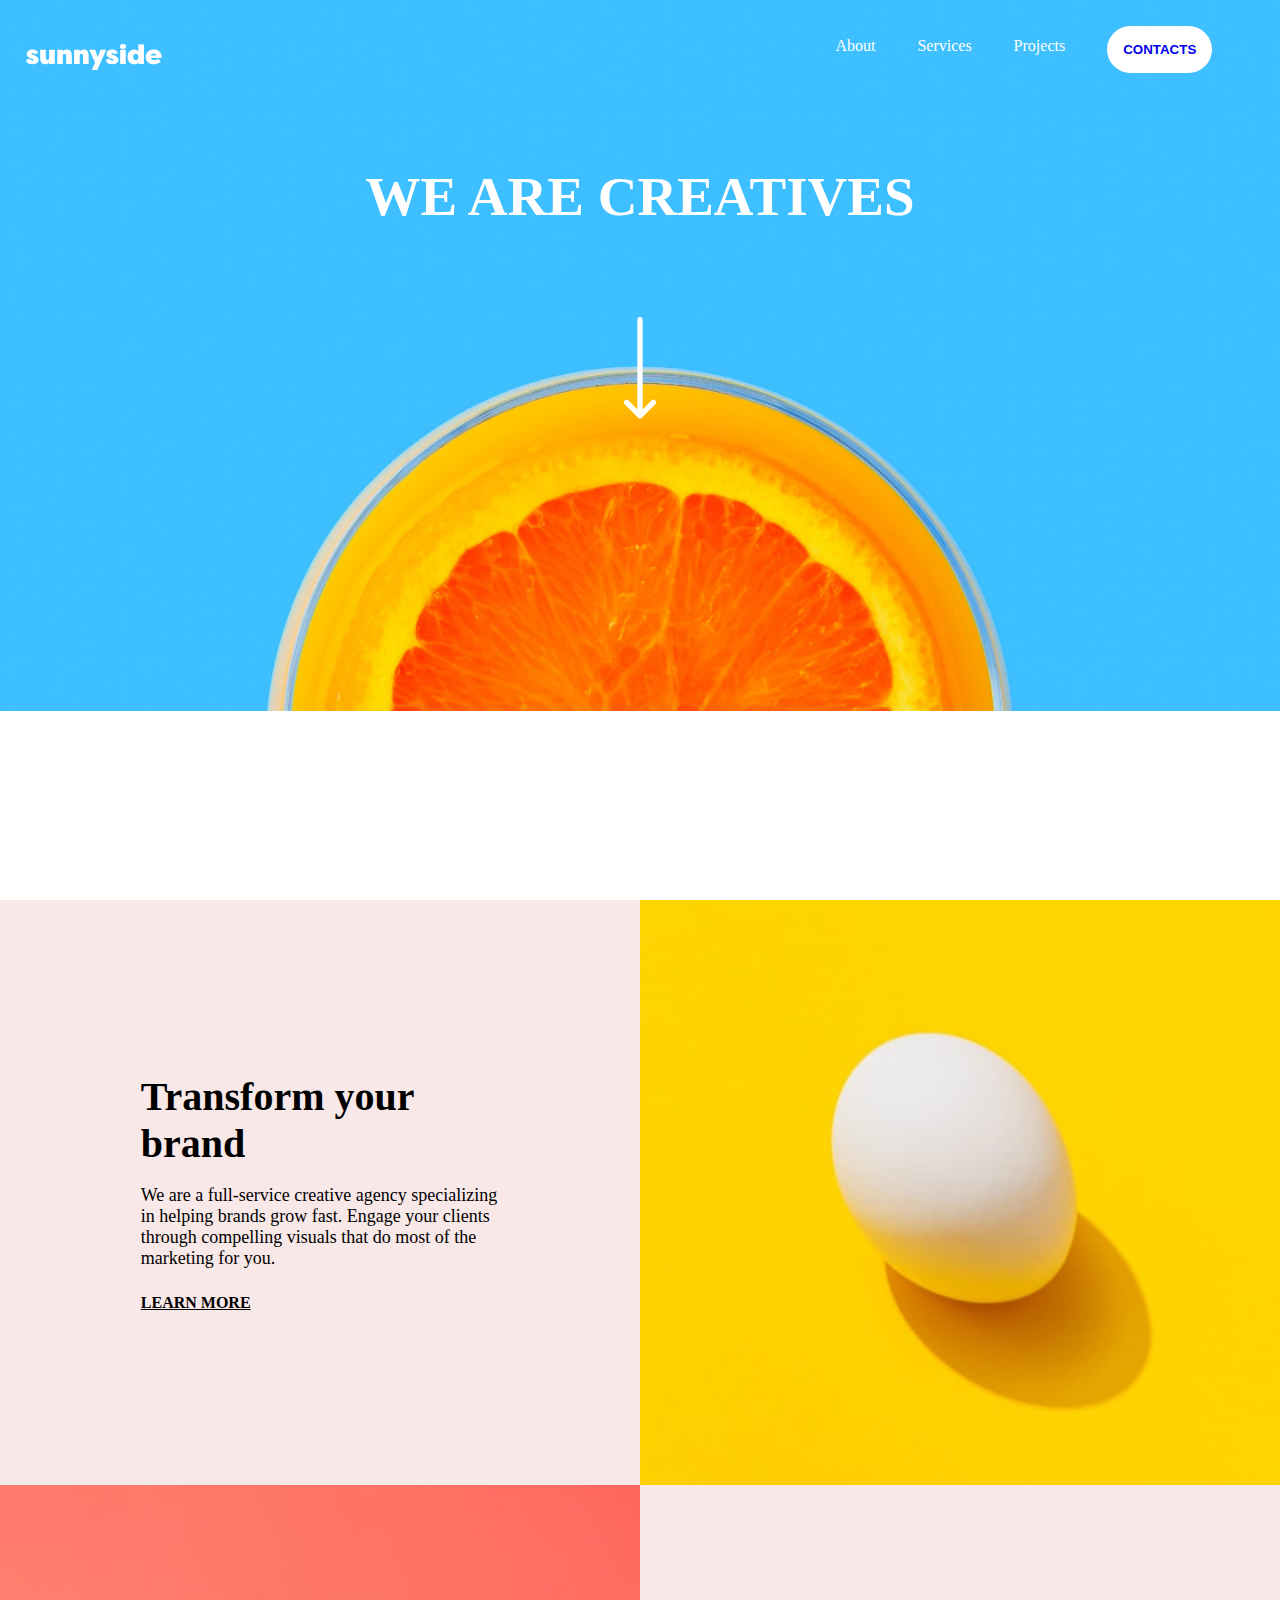
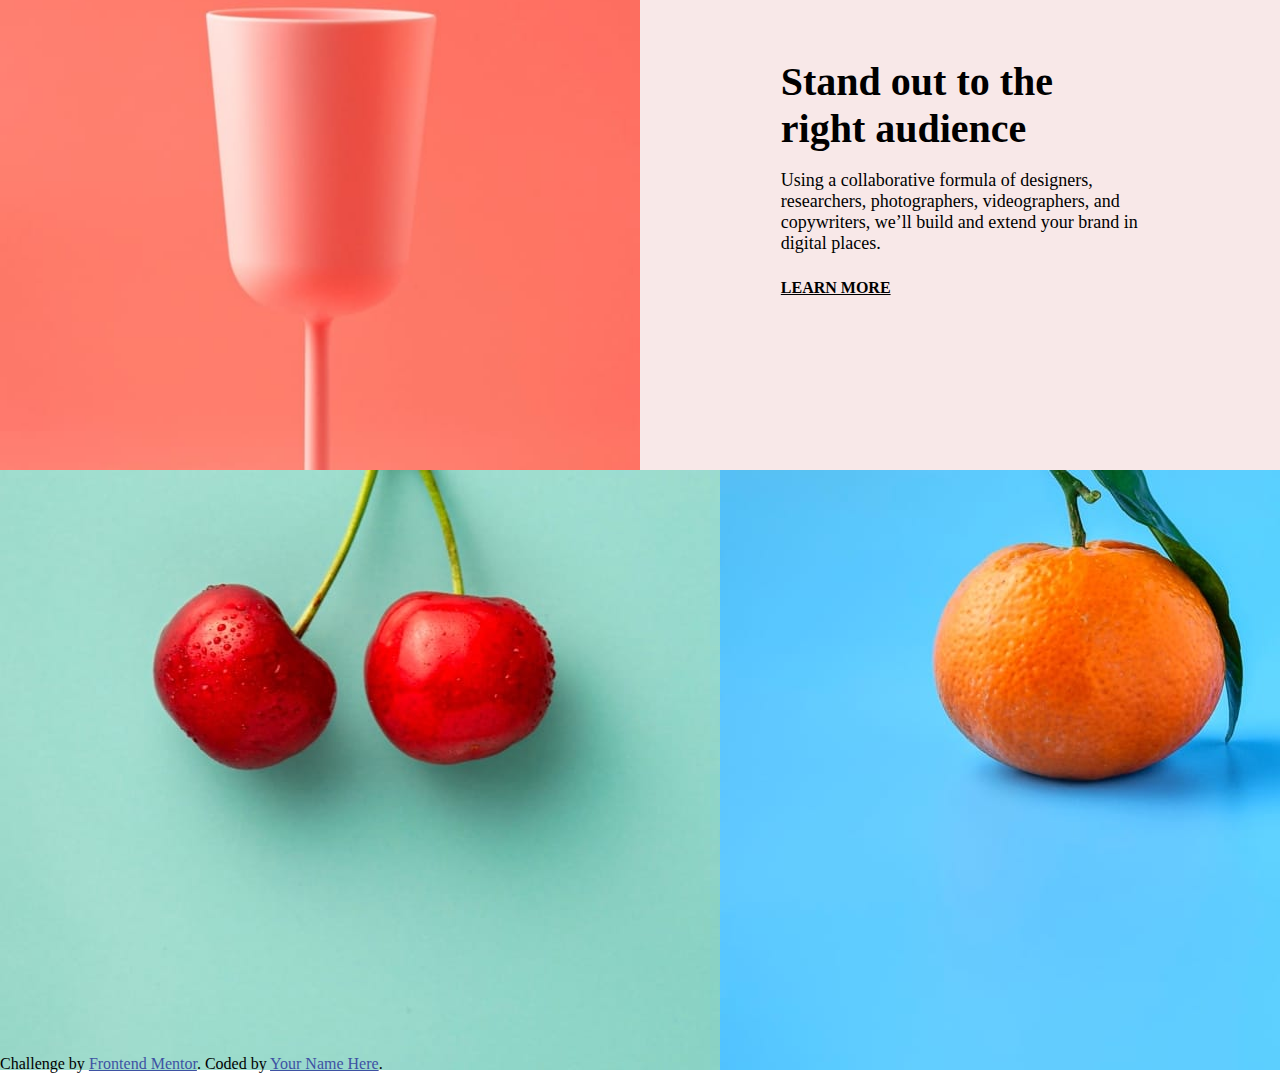
==== index1.html @ 564cbab5 "initial commit" ====
<!DOCTYPE html>
<html lang="en">
<head>
  <meta charset="UTF-8">
  <meta name="viewport" content="width=device-width, initial-scale=1.0">

  <link rel="stylesheet" href="style.css" >
  <link rel="icon" type="image/png" sizes="32x32" href="./images/favicon-32x32.png">
  
  <title>Frontend Mentor | Sunnyside agency landing page</title>

  
 
</head>
<body>
      
    <section class="top">

        <div class="menu">
            

            <div class="logo">
          <img src="images/logo.svg" alt="logo">
            </div>
            <div class="menu-buttons">
          <div class="mu"> <a href="#" >About</a></div>
          <div class="mu"> <a href="#" >Services</a></div>
          <div class="mu"> <a href="#" >Projects</a></div>
          <button class="border"> <a href="#" >CONTACTS</a></button>
            </div>
        </div>

        <div class="top-texts">
            <p> WE ARE CREATIVES</p>
          </div>
          
         <div  class="arrow"> <img src="images/icon-arrow-down.svg" alt=""> </div>
    </section>


    <section class="firstpart">
       <!-- <div class="container"> -->
            <div class="words">
              <h2>Transform your brand</h2>
              <p>We are a full-service creative agency specializing in helping brands grow fast. 
                Engage your clients through compelling visuals that do most of the marketing for you.
              </p>
              <u>LEARN MORE</u>
            </div>
            <div class="picture">
                <img src="images/desktop/image-transform.jpg" alt="">
            </div>
       <!-- </div> -->
    </section>



    <section class="firstpart">
      <!-- <div class="container"> -->
          
           <div class="picture">
               <img src="images/desktop/image-stand-out.jpg" alt="">
           </div>
           
           <div class="words">
            <h2> Stand out to the right audience</h2>
            <p>Using a collaborative formula of designers, researchers, photographers, videographers, and copywriters, we’ll build and extend your brand in digital places.
            </p>
            <u>LEARN MORE</u>
          </div>
      <!-- </div> -->
   </section>
    

   <section class="firstpart">
    <!-- <div class="container"> -->
        
         <div class="cherry">
      
             <img src="images/desktop/image-graphic-design.jpg" alt="">
         </div>
         
         <div class="orange">
         <img src="images/desktop/image-photography.jpg" alt="">
        </div>
    <!-- </div> -->
 </section>
  


  
   


  <div class="attribution">
    Challenge by <a href="https://www.frontendmentor.io?ref=challenge" target="_blank">Frontend Mentor</a>. 
    Coded by <a href="#">Your Name Here</a>.
  </div>
</body>
</html>
---- style.css ----
* {
  margin: 0;
  padding: 0;
  box-sizing: border-box;
}
body {
  width: 100%;
}
.top {
  background-image: url("images/desktop/image-header.jpg");
  background-size: 100%;
  background-repeat: no-repeat;
  display: flex;
  flex-direction: column;

  height: 100vh;
}
.top img {
  width: 100%;
}

.menu {
  width: 100%;
  /* background-color: yellow; */
  display: flex;
}
.logo {
  /* background-color: brown; */
  padding: 2%;
  width: 60%;
}
.logo img {
  width: 19%;
  margin-top: 2.5%;
}
.menu-buttons {
  display: flex;
  /* background-color: violet;  */
  padding: 2%;
  width: 40%;
  justify-content: space-evenly;
}
.menu-buttons a {
  text-decoration: none;
}
.mu a {
  color: white;
}
.mu {
  margin-top: 2.5%;
}
.top-texts {
  margin-top: 5.1%;
  text-align: center;
  font-size: 55px;
  font-weight: bolder;
  color: white;
}
.arrow {
  align-self: center;
  width: 2.5%;
  margin-top: 7%;
}
.border {
  background-color: white;
  border-radius: 25px;
  border-style: none;
  font-weight: bolder;
  padding: 3.5%;
  align-self: center;
}

.firstpart {
  height: 65vh;
  display: flex;
}
/* .container{
  width: 100%;
  display: flex;
} */

.words {
  background-color: hsl(0, 52%, 94%);
  width: 50%;
  display: flex;
  justify-content: center;
  /* align-content: center; */
  flex-direction: column;
  padding-inline: 11%;
}
.words h2 {
  font-size: 40px;
}
.words p {
  padding-top: 5%;
  padding-bottom: 7%;
  font-size: 18px;
}
.words u {
  font-weight: bold;
}

.picture {
  height: 100%;
  width: 50%;
  background-color: blueviolet;
  /* overflow: hidden; */
}
.picture img {
  width: 100%;
  height: 100%;
}

/* .cherry {
  background-image: url("images/desktop/image-graphic-design.jpg");
  background-size: 100%;
  background-repeat: no-repeat;
}
.orange {
  background-image: url("images/desktop/image-photography.jpg");
  /* background-size: 100%;
  background-repeat: no-repeat; */
 */

.attribution {
  font-size: 11px;
  text-align: center;
}
.attribution a {
  color: hsl(228, 45%, 44%);
}
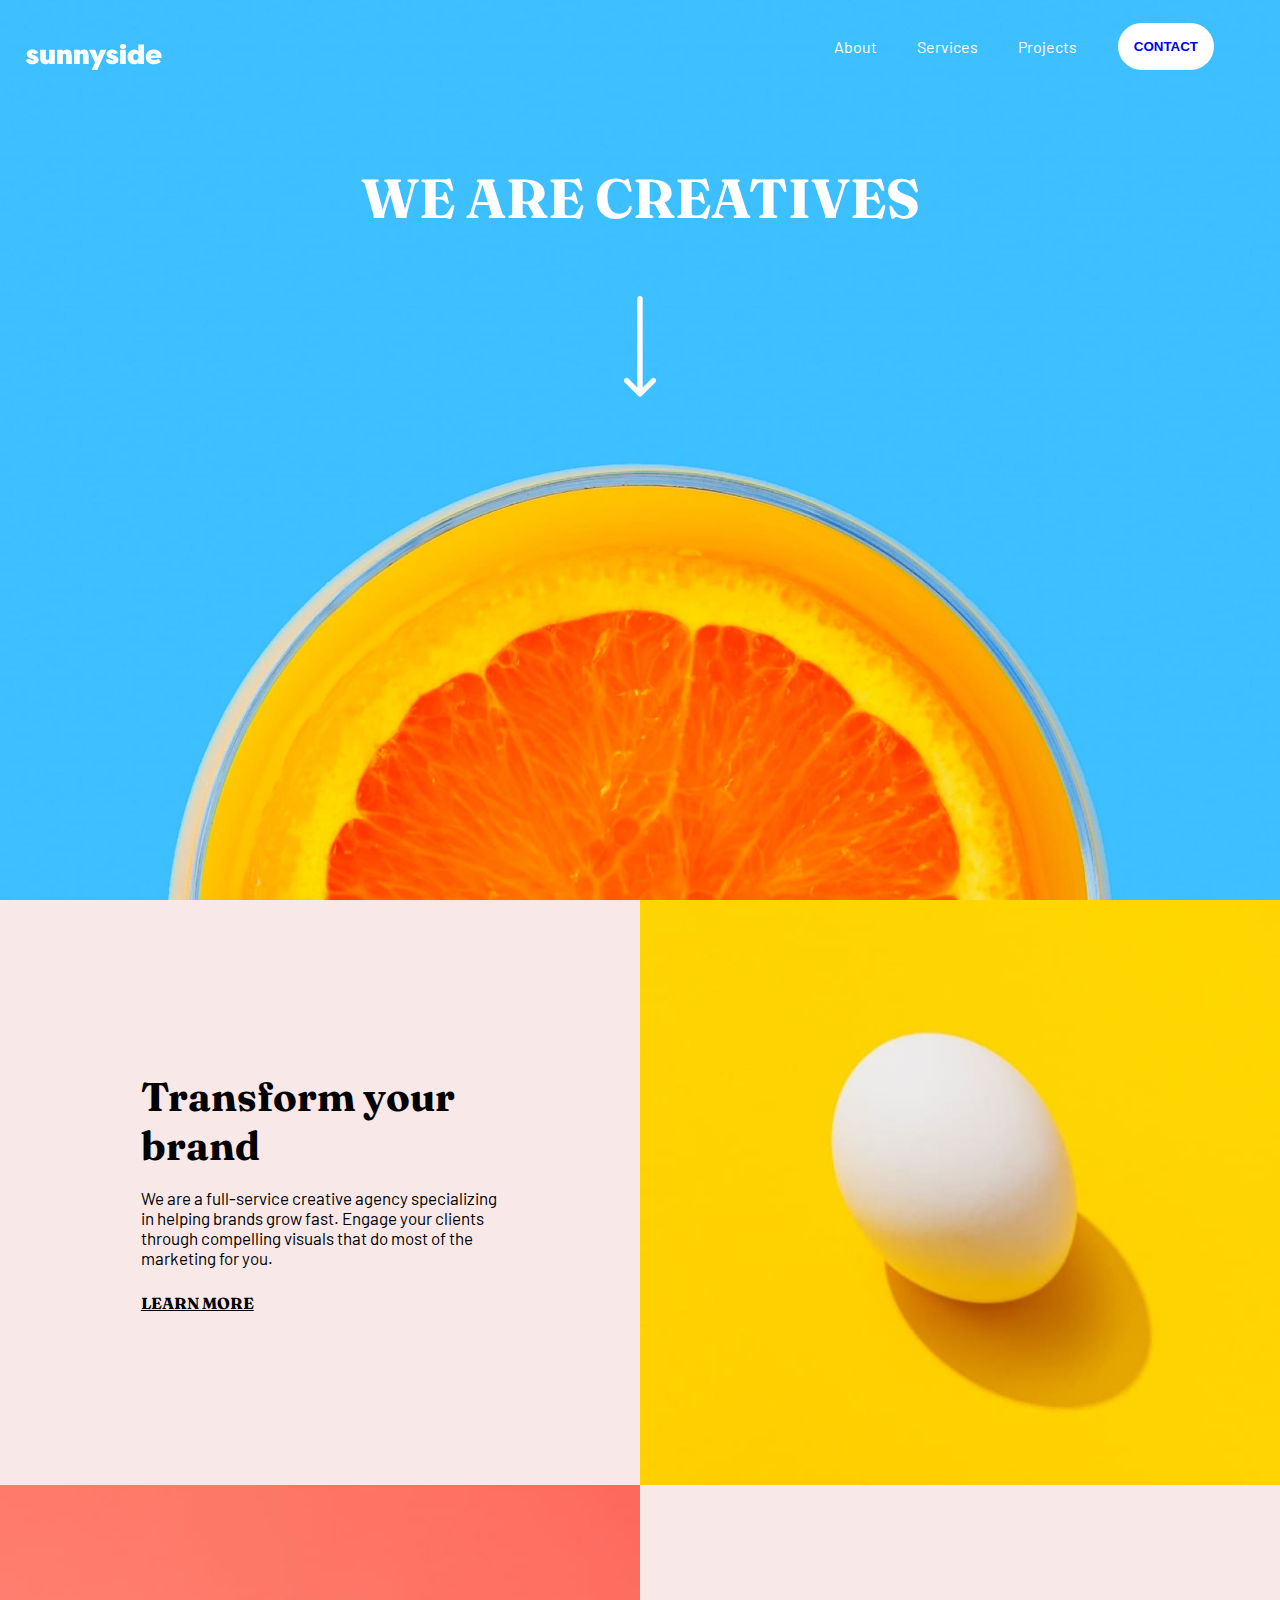
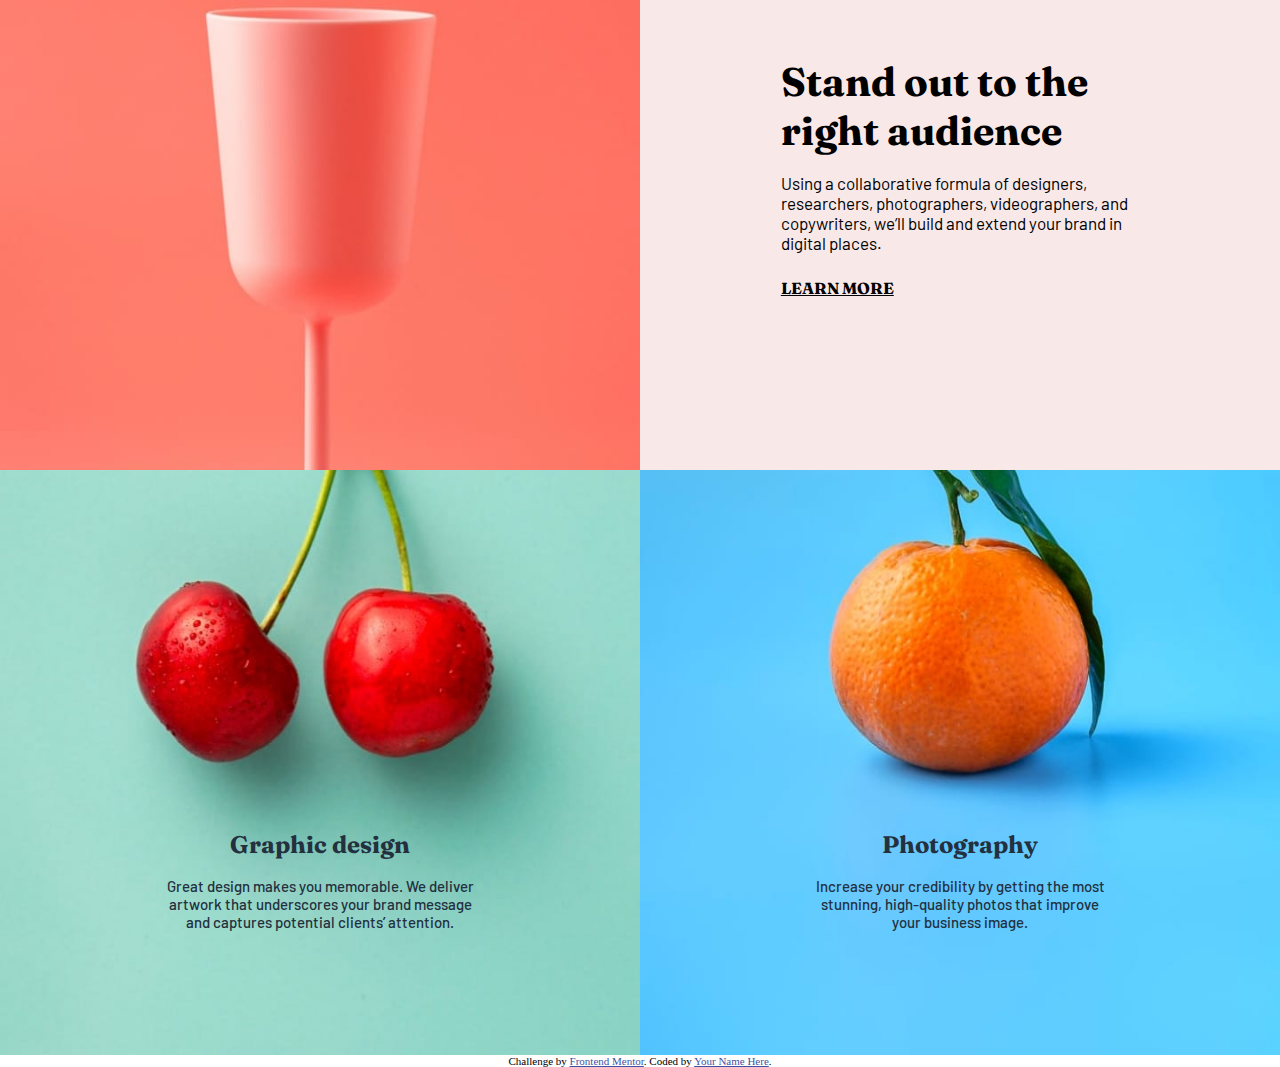
==== commit 98918f54: "added fonts and updadted site" ====
--- a/index1.html
+++ b/index1.html
@@ -3,6 +3,11 @@
 <head>
   <meta charset="UTF-8">
   <meta name="viewport" content="width=device-width, initial-scale=1.0">
+
+  <link rel="preconnect" href="https://fonts.googleapis.com">
+  <link rel="preconnect" href="https://fonts.gstatic.com" crossorigin>
+  
+  <link href="https://fonts.googleapis.com/css2?family=Barlow:ital,wght@0,100;0,200;0,300;0,400;0,500;0,700;0,900;1,100;1,200;1,300;1,400;1,700&display=swap" rel="stylesheet">
 
   <link rel="stylesheet" href="style.css" >
   <link rel="icon" type="image/png" sizes="32x32" href="./images/favicon-32x32.png">
@@ -26,7 +31,7 @@
           <div class="mu"> <a href="#" >About</a></div>
           <div class="mu"> <a href="#" >Services</a></div>
           <div class="mu"> <a href="#" >Projects</a></div>
-          <button class="border"> <a href="#" >CONTACTS</a></button>
+          <button class="border"> <a href="#" >CONTACT</a></button>
             </div>
         </div>
 
@@ -58,7 +63,7 @@
     <section class="firstpart">
       <!-- <div class="container"> -->
           
-           <div class="picture">
+           <div class="picture1">
                <img src="images/desktop/image-stand-out.jpg" alt="">
            </div>
            
@@ -73,17 +78,30 @@
     
 
    <section class="firstpart">
-    <!-- <div class="container"> -->
+   
         
          <div class="cherry">
       
              <img src="images/desktop/image-graphic-design.jpg" alt="">
+             
+             
+               <div class="ctext">
+                 <h4>Graphic design</h4>
+                 <p>Great design makes you memorable. We deliver artwork that underscores your brand message and captures potential clients’ attention.</p>
+               </div>
          </div>
+
+        
          
          <div class="orange">
          <img src="images/desktop/image-photography.jpg" alt="">
+
+         <div class="ctext">
+          <h4>Photography</h4>
+          <p>Increase your credibility by getting the most stunning, high-quality photos that improve your business image.</p>
         </div>
-    <!-- </div> -->
+        </div>
+ 
  </section>
   
 
--- a/style.css
+++ b/style.css
@@ -1,3 +1,4 @@
+@import url('https://fonts.googleapis.com/css2?family=Fraunces:ital,wght@0,100;0,200;0,300;0,400;0,500;0,800;1,100;1,200;1,300;1,400;1,500;1,800&display=swap');
 * {
   margin: 0;
   padding: 0;
@@ -8,10 +9,11 @@
 }
 .top {
   background-image: url("images/desktop/image-header.jpg");
-  background-size: 100%;
+  background-size: cover;
   background-repeat: no-repeat;
   display: flex;
   flex-direction: column;
+  background-position: center;
 
   height: 100vh;
 }
@@ -21,11 +23,10 @@
 
 .menu {
   width: 100%;
-  /* background-color: yellow; */
   display: flex;
+  font-family: 'Barlow', sans-serif;
 }
 .logo {
-  /* background-color: brown; */
   padding: 2%;
   width: 60%;
 }
@@ -35,7 +36,6 @@
 }
 .menu-buttons {
   display: flex;
-  /* background-color: violet;  */
   padding: 2%;
   width: 40%;
   justify-content: space-evenly;
@@ -55,19 +55,21 @@
   font-size: 55px;
   font-weight: bolder;
   color: white;
+  font-family: 'Fraunces', serif;
 }
 .arrow {
   align-self: center;
   width: 2.5%;
-  margin-top: 7%;
+  margin-top: 5%;
 }
 .border {
   background-color: white;
   border-radius: 25px;
   border-style: none;
-  font-weight: bolder;
+  font-weight: 900;
   padding: 3.5%;
   align-self: center;
+  margin-top: -1.2%;
 }
 
 .firstpart {
@@ -87,28 +89,91 @@
   /* align-content: center; */
   flex-direction: column;
   padding-inline: 11%;
+ 
 }
-.words h2 {
+.words h2  {
   font-size: 40px;
+  font-family: 'Fraunces', serif;
 }
 .words p {
   padding-top: 5%;
   padding-bottom: 7%;
-  font-size: 18px;
+  font-size: 17px;
+  font-family: 'Barlow', sans-serif;
 }
 .words u {
   font-weight: bold;
+  font-family: 'Fraunces', serif;
 }
 
 .picture {
   height: 100%;
   width: 50%;
-  background-color: blueviolet;
-  /* overflow: hidden; */
+  background-color: rgb(255, 214, 0);
+  /* justify-content: center; */
+  /* display: flex; */
+  
+}
+.picture1 {
+  height: 100%;
+  width: 50%;
+  background-color: rgb(254, 109, 98);
+  /* justify-content: center; */
+  /* display: flex; */
+  
 }
 .picture img {
+  /* width: 80%; */
   width: 100%;
   height: 100%;
+}
+
+.picture1 img {
+  /* width: 80%; */
+  width: 100%;
+  height: 100%;
+}
+
+
+.cherry{
+  /* background-color: rgb(158, 220, 205); */
+  height: 100%;
+  width: 50%;
+  /* display: flex; */
+  /* justify-content: center; */
+}
+.cherry img{
+  width: 100%;
+  /* width: 80%; */
+  height: 100%;
+}
+.orange{
+  width: 50%;
+}
+.orange img{
+  width: 100%;
+  height: 100%;
+}
+.ctext{
+  position: absolute;
+  width: 50%;
+  top: 270%;
+  display: flex;
+  flex-direction: column;
+  padding-inline: 13%;
+  text-align: center;
+  color: hsl(212, 27%, 19%);
+}
+.ctext h4{
+  padding-bottom: 6%;
+  font-size: 24px;
+  font-family: 'Fraunces', serif;
+ 
+}
+.ctext p{
+  font-family: 'Barlow', sans-serif;
+font-weight: 500;
+  font-size: 15px;
 }
 
 /* .cherry {
@@ -120,8 +185,6 @@
   background-image: url("images/desktop/image-photography.jpg");
   /* background-size: 100%;
   background-repeat: no-repeat; */
- */
-
 .attribution {
   font-size: 11px;
   text-align: center;
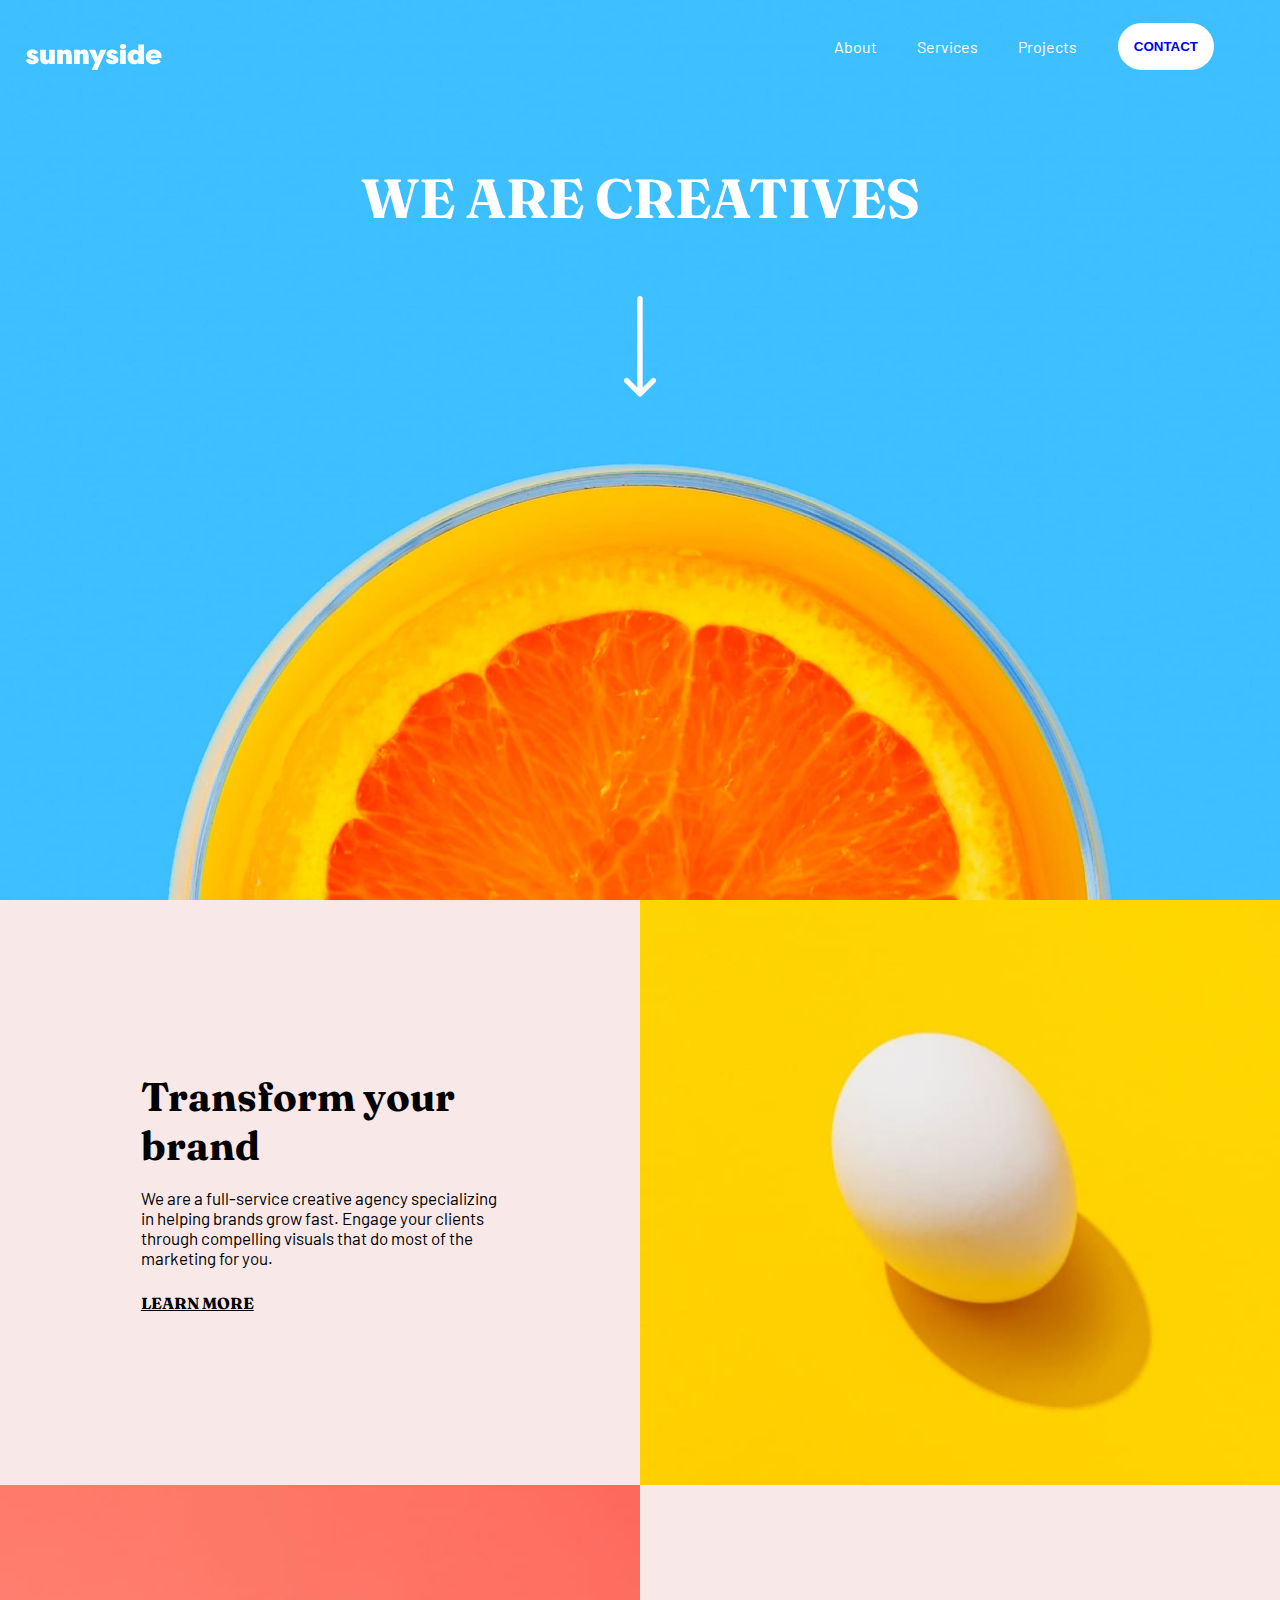
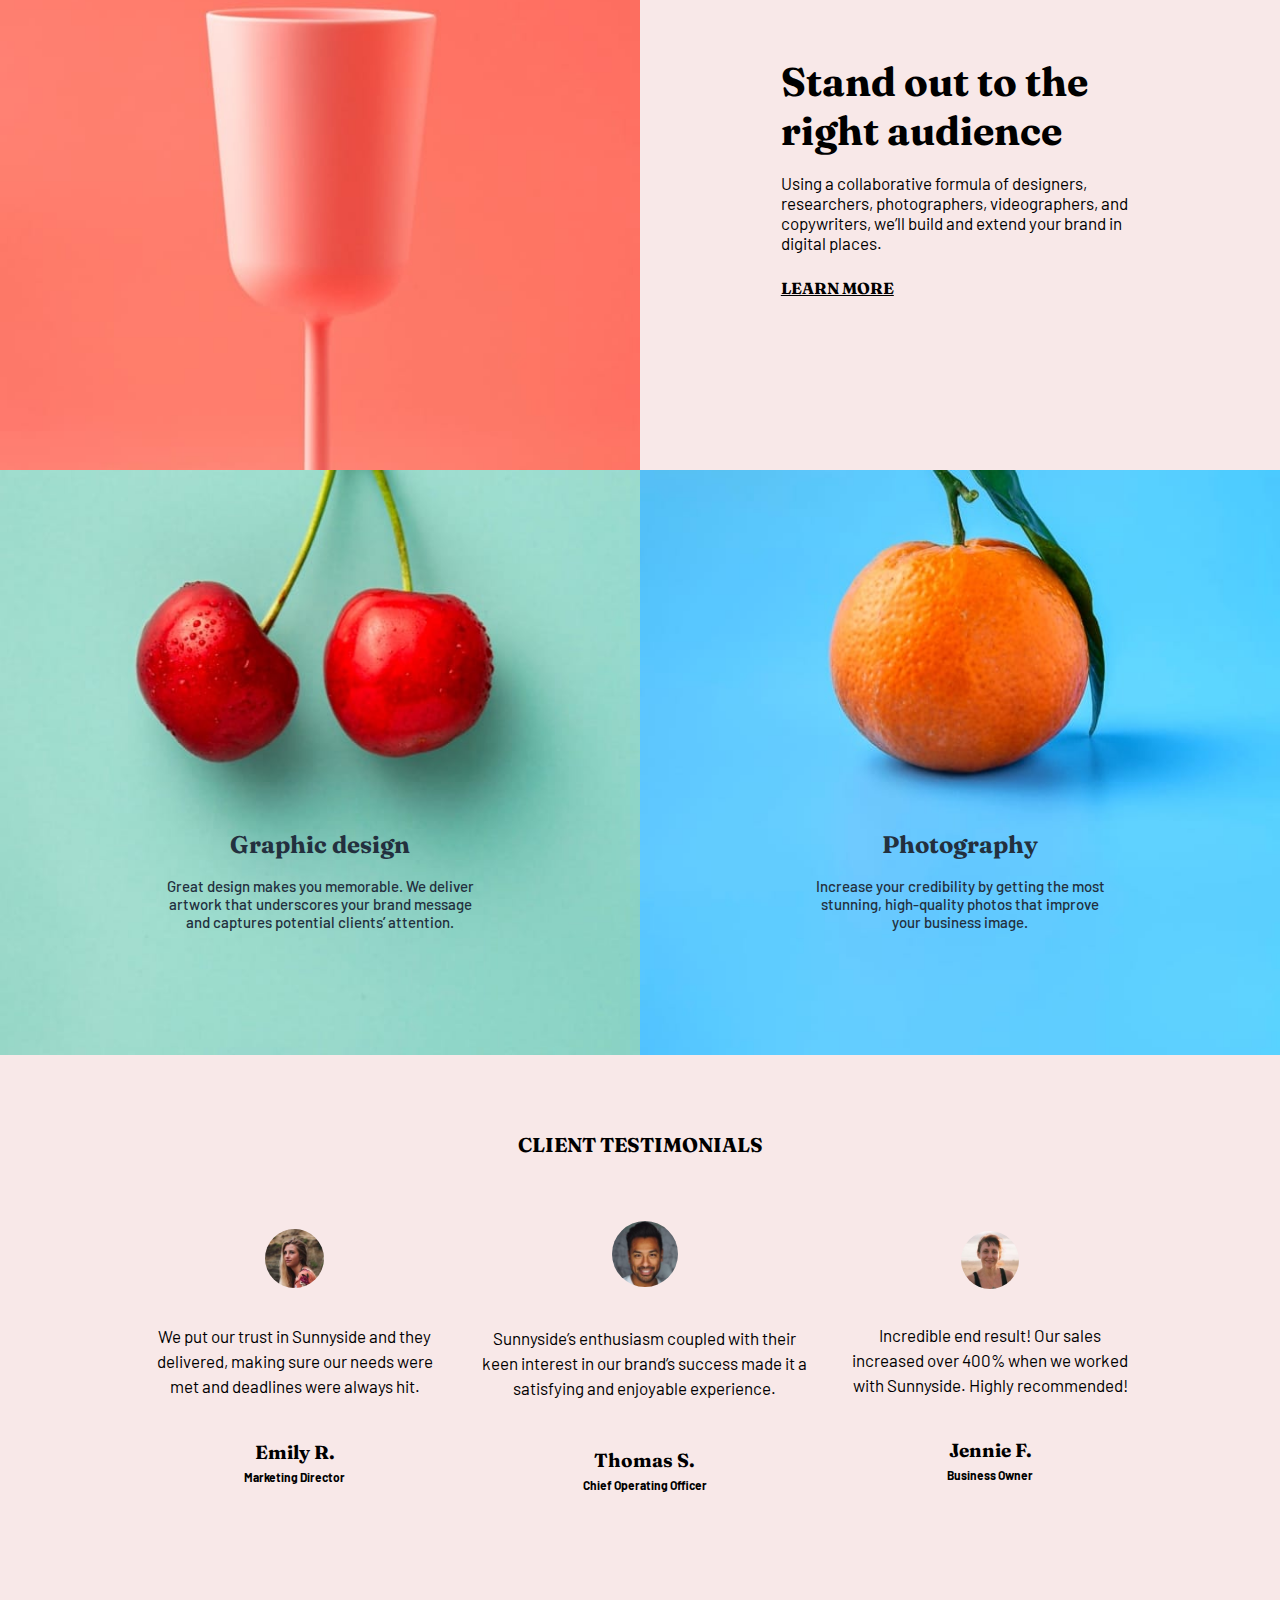
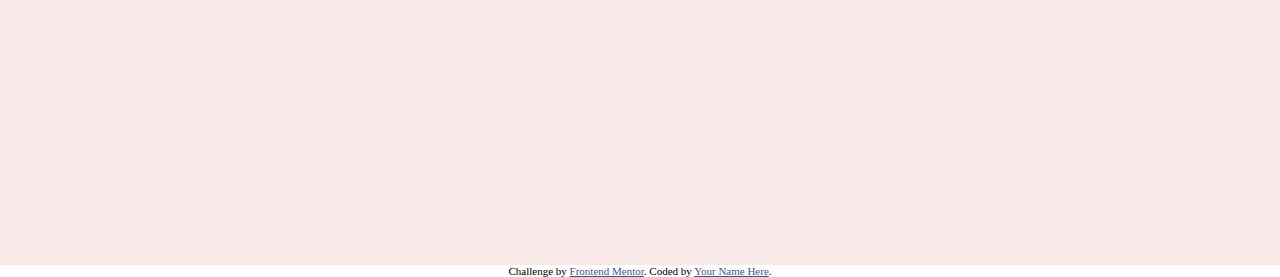
==== commit 33f9c920: "more chages" ====
--- a/index1.html
+++ b/index1.html
@@ -44,7 +44,7 @@
 
 
     <section class="firstpart">
-       <!-- <div class="container"> -->
+       
             <div class="words">
               <h2>Transform your brand</h2>
               <p>We are a full-service creative agency specializing in helping brands grow fast. 
@@ -55,13 +55,13 @@
             <div class="picture">
                 <img src="images/desktop/image-transform.jpg" alt="">
             </div>
-       <!-- </div> -->
+     
     </section>
 
 
 
     <section class="firstpart">
-      <!-- <div class="container"> -->
+      
           
            <div class="picture1">
                <img src="images/desktop/image-stand-out.jpg" alt="">
@@ -104,7 +104,52 @@
  
  </section>
   
+<section class="testimonials">
 
+<h4> CLIENT TESTIMONIALS</h4>
+<div class="testimonial_box">
+
+  <div class="t_boxes">
+    <img src="images/image-emily.jpg" alt="">
+
+ <p>
+  We put our trust in Sunnyside and they delivered, making sure our needs were met and deadlines were always hit.
+ </p>
+ <b> Emily R.</b>
+ <h6> Marketing Director</h6>
+
+  </div>
+
+  <div class="t_boxes">
+    <img src="images/image-thomas.jpg" alt="">
+
+ <p>
+  Sunnyside’s enthusiasm coupled with their keen interest in our brand’s success made it a satisfying and enjoyable experience.
+ </p>
+ <b> Thomas S.</b>
+ <h6> Chief Operating Officer</h6>
+
+  </div>
+
+  <div class="t_boxes">
+    <img src="images/image-jennie.jpg" alt="">
+
+ <p>
+  Incredible end result! Our sales increased over 400% when we worked with Sunnyside. Highly recommended!
+ </p>
+ <b> Jennie F.</b>
+ <h6> Business Owner</h6>
+
+  </div>
+
+  
+
+
+
+
+</div>
+
+</section>
 
   
    
--- a/style.css
+++ b/style.css
@@ -176,15 +176,51 @@
   font-size: 15px;
 }
 
-/* .cherry {
-  background-image: url("images/desktop/image-graphic-design.jpg");
-  background-size: 100%;
-  background-repeat: no-repeat;
-}
-.orange {
-  background-image: url("images/desktop/image-photography.jpg");
-  /* background-size: 100%;
-  background-repeat: no-repeat; */
+.testimonials{
+  height: 90vh;
+  background-color: hsl(0, 52%, 94%);
+}
+.testimonials h4{
+  text-align: center;
+  padding-top: 6%;
+  font-size: 20px;
+  padding-bottom: 5%;
+  font-family: 'Fraunces', serif;
+}
+.testimonial_box{
+  padding-inline: 10%;
+  display: flex;
+  flex-direction: row;
+}
+.t_boxes{
+  display: flex;
+  flex-direction: column;
+  justify-content: center;
+  align-items: center;
+  text-align: center;
+  padding-inline: 1.8%;
+}
+.t_boxes img{
+  width:20%;
+  border-radius: 50px;
+}
+.t_boxes p{
+  padding-top: 12%;
+  padding-bottom: 14%;
+  font-size: 17px;
+  font-family: 'Barlow', sans-serif;
+  line-height: 25px;
+}
+.t_boxes b{
+  padding-bottom: 2%;
+  font-size: 19px;
+  font-family: 'Fraunces', serif;
+}
+.t_boxes h6{
+  font-family: 'Barlow', sans-serif;
+  font-size: 12px;
+}
+
 .attribution {
   font-size: 11px;
   text-align: center;
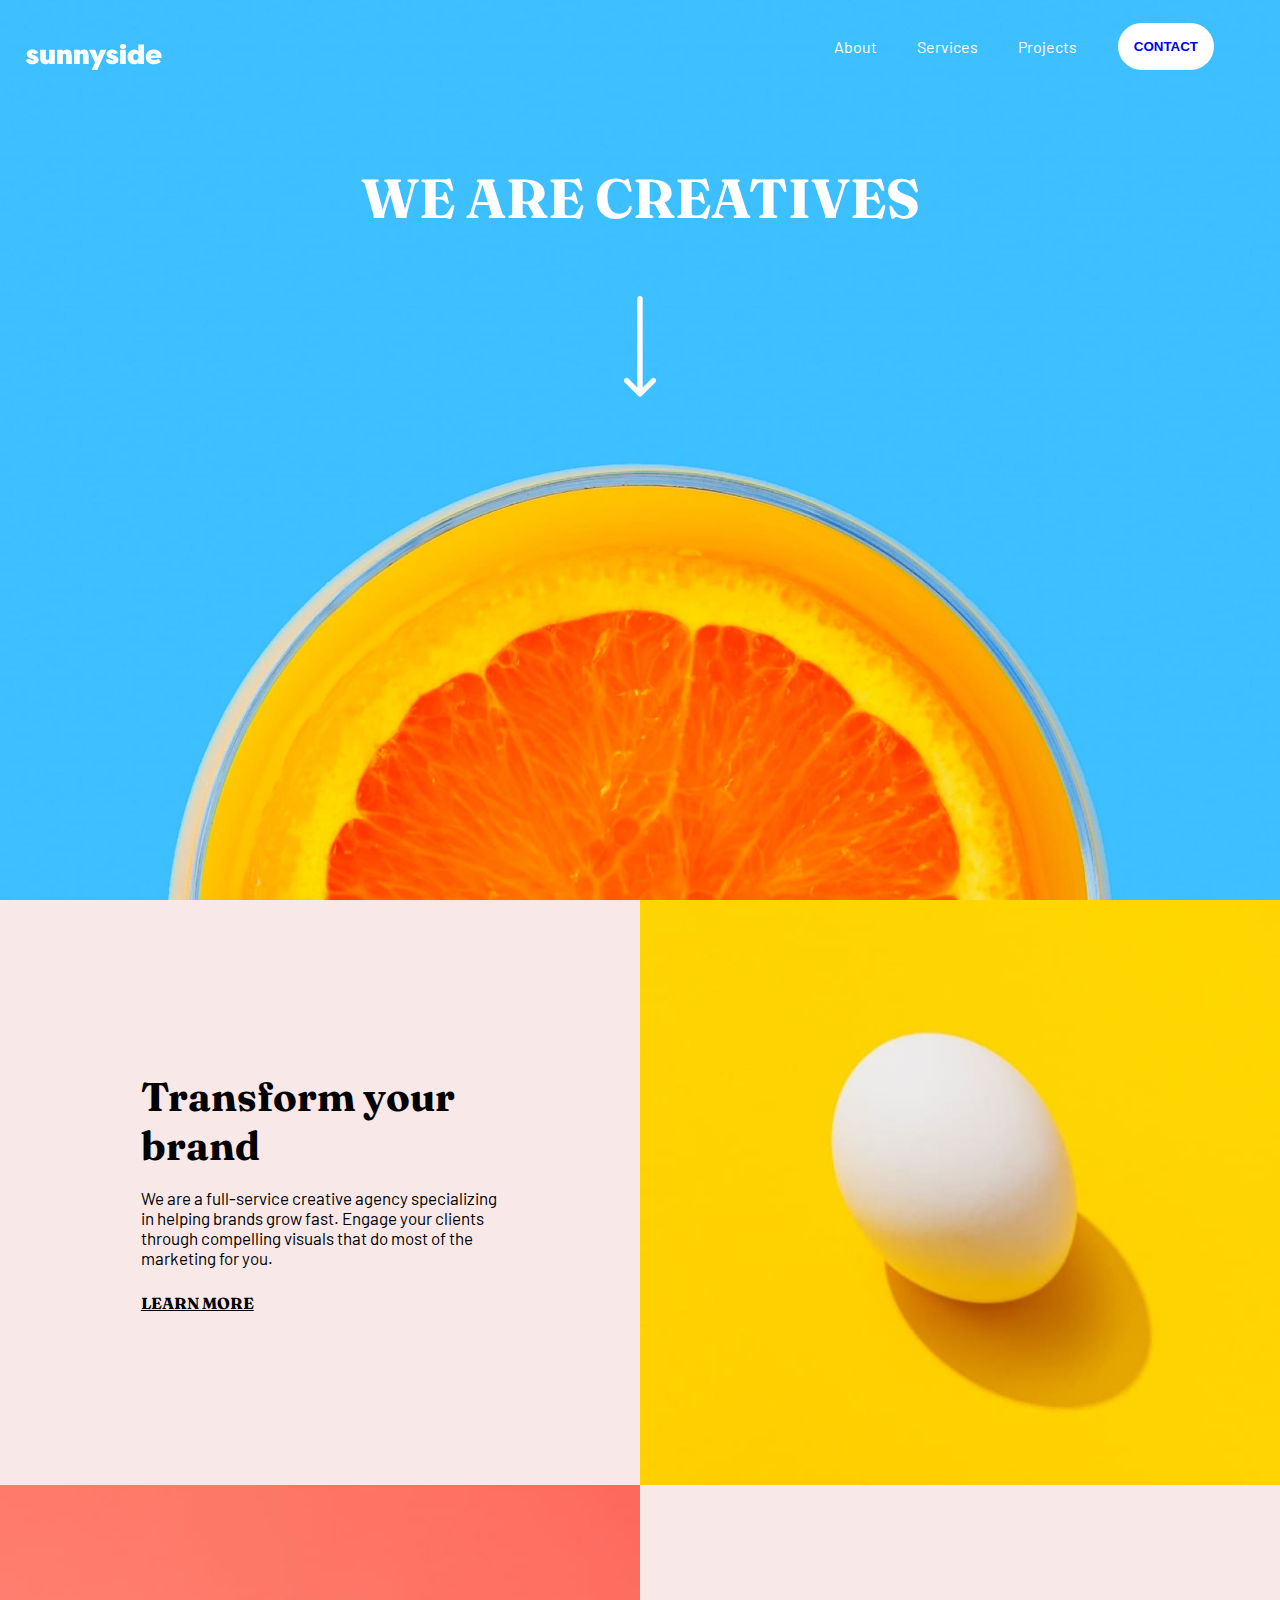
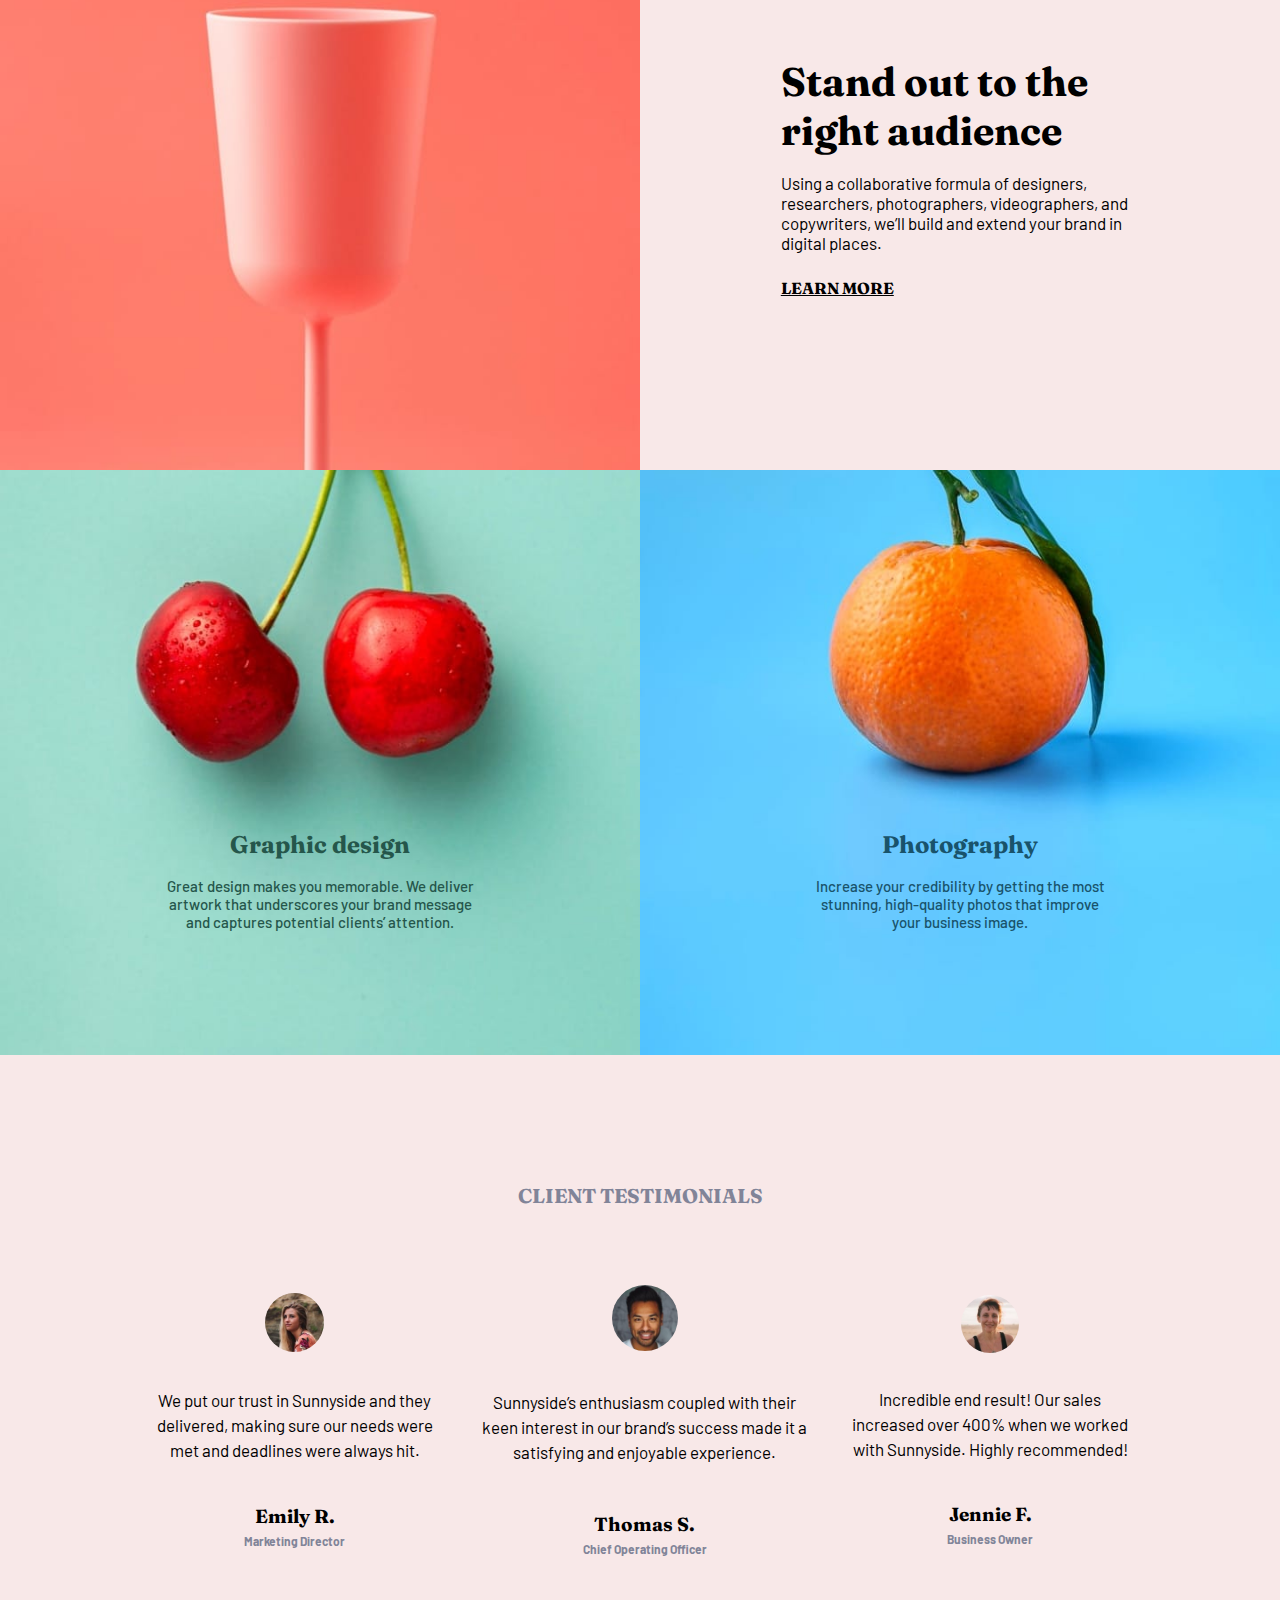
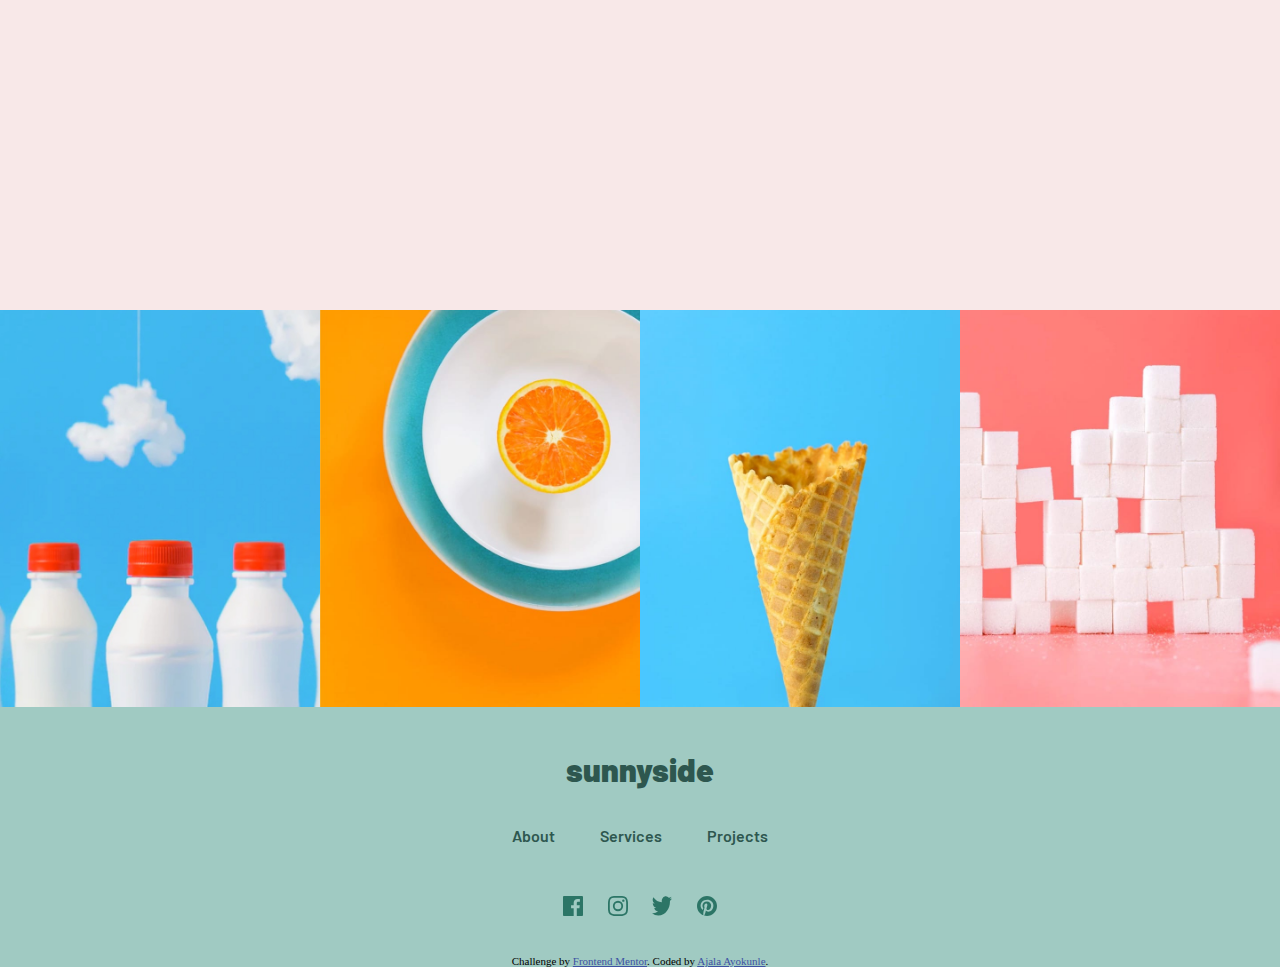
==== commit ce2d59d0: "update" ====
--- a/index1.html
+++ b/index1.html
@@ -151,13 +151,49 @@
 
 </section>
 
+<section class="lastpart">
+<div class="pics">
+    <div class="imgs">
+      <img src="images/desktop/image-gallery-milkbottles.jpg" alt="">
+    </div>
+    <div class="imgs">
+      <img src="images/desktop/image-gallery-orange.jpg" alt="">
+    </div>
+    <div class="imgs">
+      <img src="images/desktop/image-gallery-cone.jpg" alt="">
+    </div>
+    <div class="imgs">
+      <img src="images/desktop/image-gallery-sugarcubes.jpg" alt="">
+    </div>
+    
+
+</div>
+
+<div class="end">
+  <h1>sunnyside</h1>
+  <div class="b-menu">
+    <p> About</p>
+    <p> Services</p>
+    <p> Projects</p>
+  </div>
+
+<div class="icons">
+  <img src="images/icon-facebook.svg" alt="">
+  <img src="images/icon-instagram.svg" alt="">
+  <img src="images/icon-twitter.svg" alt="">
+  <img src="images/icon-pinterest.svg" alt="">
+</div>
+
+</div>
+</section>
+
   
    
 
 
   <div class="attribution">
     Challenge by <a href="https://www.frontendmentor.io?ref=challenge" target="_blank">Frontend Mentor</a>. 
-    Coded by <a href="#">Your Name Here</a>.
+    Coded by <a href="#">Ajala Ayokunle</a>.
   </div>
 </body>
 </html>--- a/style.css
+++ b/style.css
@@ -1,4 +1,4 @@
-@import url('https://fonts.googleapis.com/css2?family=Fraunces:ital,wght@0,100;0,200;0,300;0,400;0,500;0,800;1,100;1,200;1,300;1,400;1,500;1,800&display=swap');
+@import url("https://fonts.googleapis.com/css2?family=Fraunces:ital,wght@0,100;0,200;0,300;0,400;0,500;0,800;1,100;1,200;1,300;1,400;1,500;1,800&display=swap");
 * {
   margin: 0;
   padding: 0;
@@ -6,6 +6,7 @@
 }
 body {
   width: 100%;
+  background-color: hsl(169, 28%, 71%);
 }
 .top {
   background-image: url("images/desktop/image-header.jpg");
@@ -24,7 +25,7 @@
 .menu {
   width: 100%;
   display: flex;
-  font-family: 'Barlow', sans-serif;
+  font-family: "Barlow", sans-serif;
 }
 .logo {
   padding: 2%;
@@ -55,7 +56,7 @@
   font-size: 55px;
   font-weight: bolder;
   color: white;
-  font-family: 'Fraunces', serif;
+  font-family: "Fraunces", serif;
 }
 .arrow {
   align-self: center;
@@ -71,6 +72,16 @@
   align-self: center;
   margin-top: -1.2%;
 }
+.border:hover,
+.border a:hover {
+  background-color: hsl(206, 50%, 80%);
+  color: white;
+}
+.border:active,
+.border a:active {
+  background-color: hsl(206, 50%, 80%);
+  color: white;
+}
 
 .firstpart {
   height: 65vh;
@@ -89,21 +100,20 @@
   /* align-content: center; */
   flex-direction: column;
   padding-inline: 11%;
- 
-}
-.words h2  {
+}
+.words h2 {
   font-size: 40px;
-  font-family: 'Fraunces', serif;
+  font-family: "Fraunces", serif;
 }
 .words p {
   padding-top: 5%;
   padding-bottom: 7%;
   font-size: 17px;
-  font-family: 'Barlow', sans-serif;
+  font-family: "Barlow", sans-serif;
 }
 .words u {
   font-weight: bold;
-  font-family: 'Fraunces', serif;
+  font-family: "Fraunces", serif;
 }
 
 .picture {
@@ -112,7 +122,6 @@
   background-color: rgb(255, 214, 0);
   /* justify-content: center; */
   /* display: flex; */
-  
 }
 .picture1 {
   height: 100%;
@@ -120,7 +129,6 @@
   background-color: rgb(254, 109, 98);
   /* justify-content: center; */
   /* display: flex; */
-  
 }
 .picture img {
   /* width: 80%; */
@@ -134,27 +142,35 @@
   height: 100%;
 }
 
-
-.cherry{
+.cherry {
   /* background-color: rgb(158, 220, 205); */
   height: 100%;
   width: 50%;
   /* display: flex; */
   /* justify-content: center; */
 }
-.cherry img{
+.cherry .ctext h4,
+.cherry .ctext p {
+  color: hsl(167, 40%, 24%);
+}
+.cherry img {
   width: 100%;
   /* width: 80%; */
   height: 100%;
 }
-.orange{
-  width: 50%;
-}
-.orange img{
-  width: 100%;
-  height: 100%;
-}
-.ctext{
+.orange {
+  width: 50%;
+}
+.orange .ctext h4,
+.orange .ctext p {
+  color: hsl(198, 62%, 26%);
+}
+
+.orange img {
+  width: 100%;
+  height: 100%;
+}
+.ctext {
   position: absolute;
   width: 50%;
   top: 270%;
@@ -164,35 +180,37 @@
   text-align: center;
   color: hsl(212, 27%, 19%);
 }
-.ctext h4{
+.ctext h4 {
   padding-bottom: 6%;
   font-size: 24px;
-  font-family: 'Fraunces', serif;
- 
-}
-.ctext p{
-  font-family: 'Barlow', sans-serif;
-font-weight: 500;
+  font-family: "Fraunces", serif;
+}
+.ctext p {
+  font-family: "Barlow", sans-serif;
+  font-weight: 500;
   font-size: 15px;
 }
 
-.testimonials{
-  height: 90vh;
+.testimonials {
+  height: 95vh;
   background-color: hsl(0, 52%, 94%);
 }
-.testimonials h4{
-  text-align: center;
-  padding-top: 6%;
+.testimonials h4 {
+  text-align: center;
+  padding-top: 10%;
   font-size: 20px;
-  padding-bottom: 5%;
-  font-family: 'Fraunces', serif;
-}
-.testimonial_box{
+  padding-bottom: 1%;
+  font-family: "Fraunces", serif;
+  color: hsl(232, 10%, 55%);
+}
+
+.testimonial_box {
   padding-inline: 10%;
   display: flex;
   flex-direction: row;
-}
-.t_boxes{
+  padding-top: 5%;
+}
+.t_boxes {
   display: flex;
   flex-direction: column;
   justify-content: center;
@@ -200,27 +218,76 @@
   text-align: center;
   padding-inline: 1.8%;
 }
-.t_boxes img{
-  width:20%;
+.t_boxes img {
+  width: 20%;
   border-radius: 50px;
 }
-.t_boxes p{
+.t_boxes p {
   padding-top: 12%;
   padding-bottom: 14%;
   font-size: 17px;
-  font-family: 'Barlow', sans-serif;
+  font-family: "Barlow", sans-serif;
   line-height: 25px;
 }
-.t_boxes b{
+.t_boxes b {
   padding-bottom: 2%;
   font-size: 19px;
-  font-family: 'Fraunces', serif;
-}
-.t_boxes h6{
-  font-family: 'Barlow', sans-serif;
+  font-family: "Fraunces", serif;
+}
+.t_boxes h6 {
+  font-family: "Barlow", sans-serif;
   font-size: 12px;
-}
-
+  color: hsl(232, 10%, 55%);
+}
+.lastpart {
+  display: flex;
+  flex-direction: column;
+  background-color: hsl(169, 28%, 71%);
+}
+.pics {
+  display: flex;
+  flex-direction: row;
+}
+.imgs {
+  width: 25%;
+}
+.imgs img {
+  width: 100%;
+}
+.end {
+  text-align: center;
+  background-color: hsl(169, 28%, 71%);
+  align-items: center;
+  display: flex;
+  flex-direction: column;
+  font-family: "Barlow", sans-serif;
+  color: hsl(168, 31%, 26%);
+}
+.end h1{
+  font-weight: 900;
+  padding-top: 3%;
+  padding-bottom: 3%;
+  color: hsl(168, 31%, 26%);
+  
+ 
+}
+
+.b-menu{
+  display: flex;
+  justify-content: space-between;
+  width: 20%;
+}
+.b-menu p {
+  font-weight: 600;
+}
+
+.icons{
+  display: flex;
+  justify-content: space-between;
+  width: 12%;
+  padding-top: 4%;
+  padding-bottom: 3%;
+}
 .attribution {
   font-size: 11px;
   text-align: center;
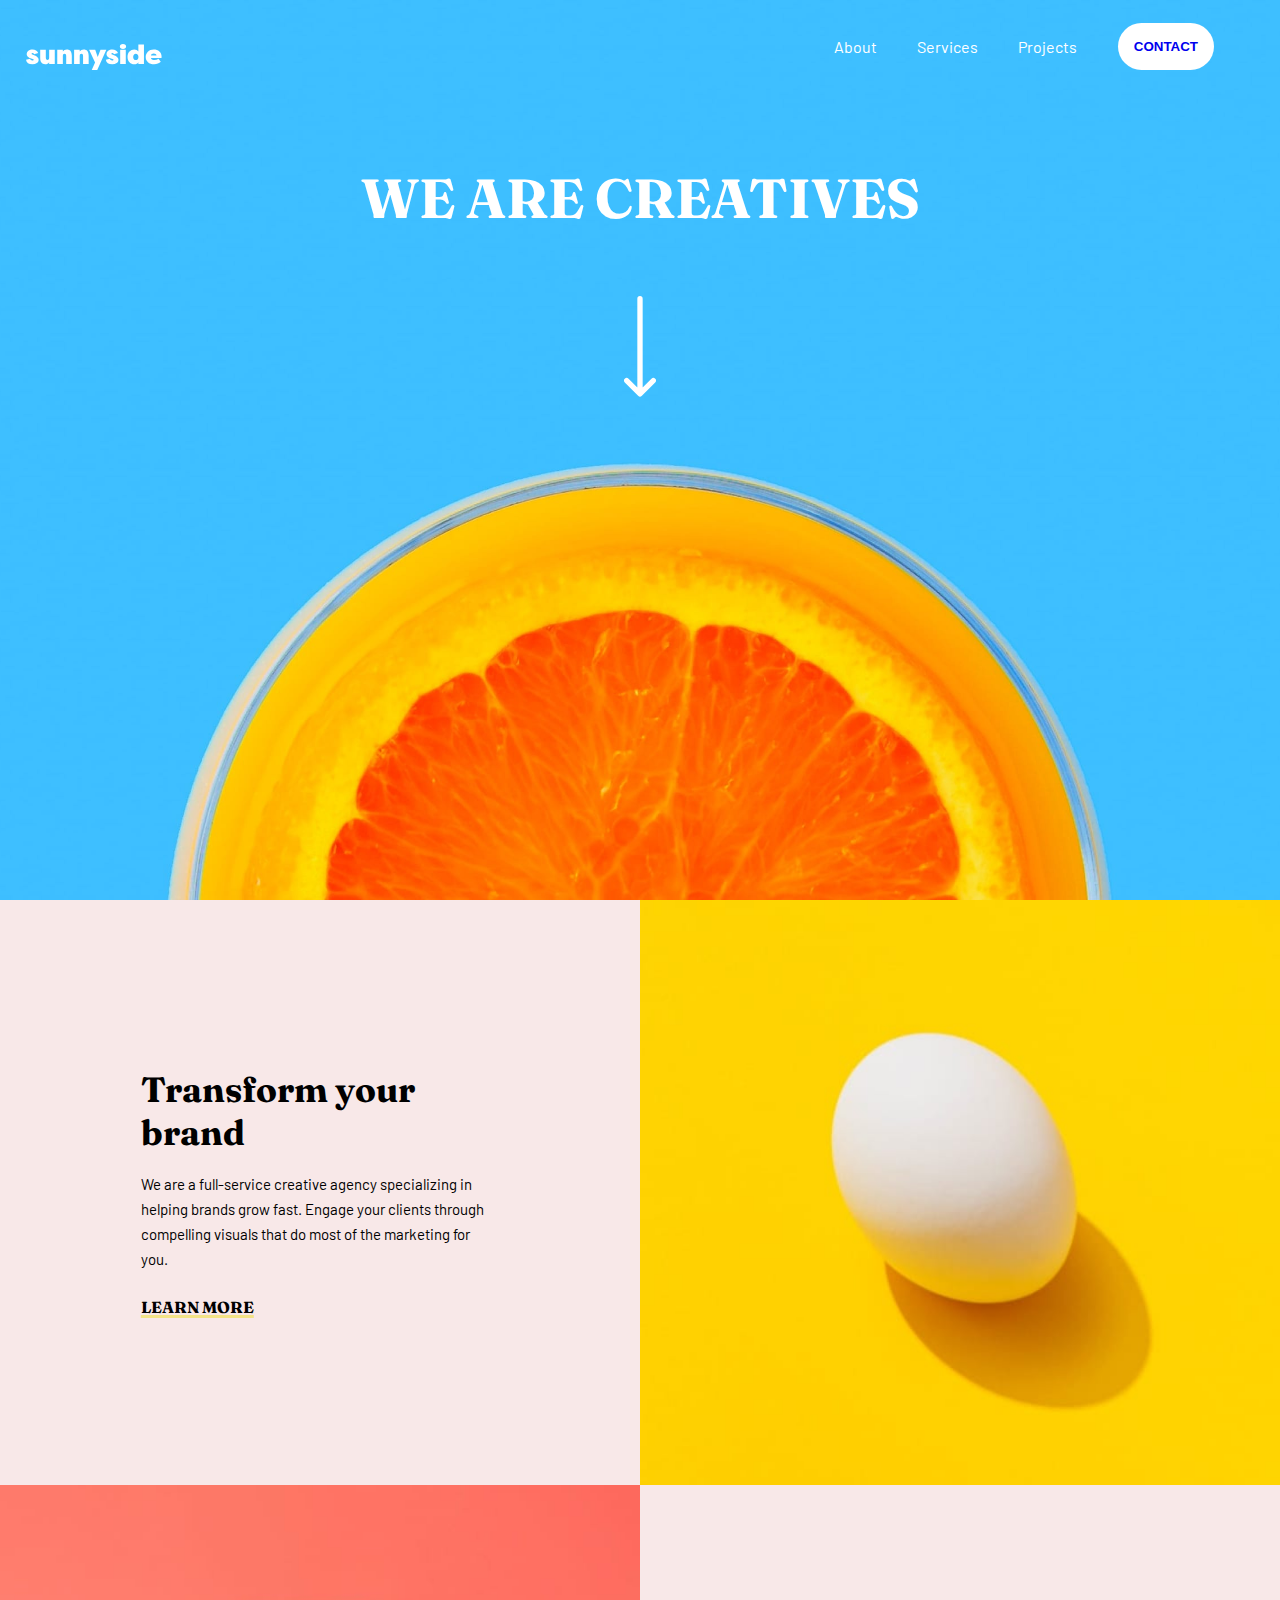
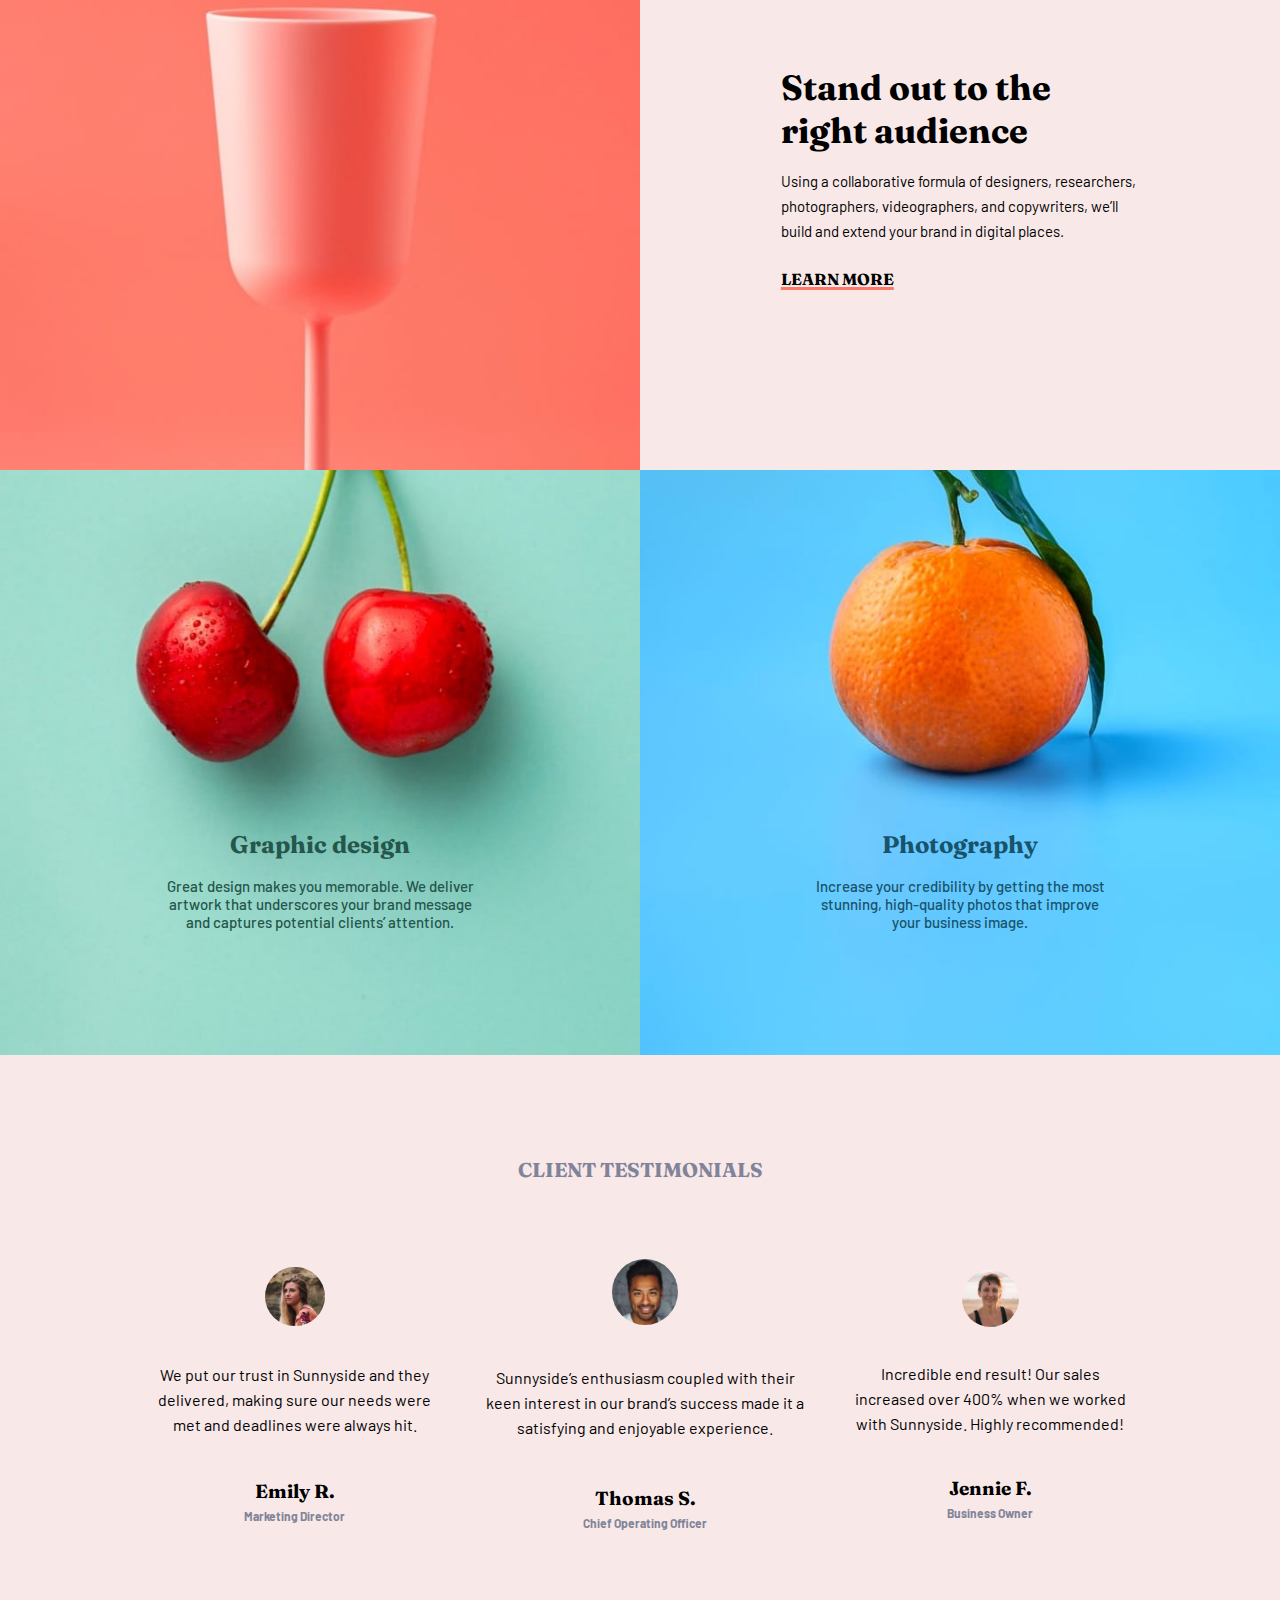
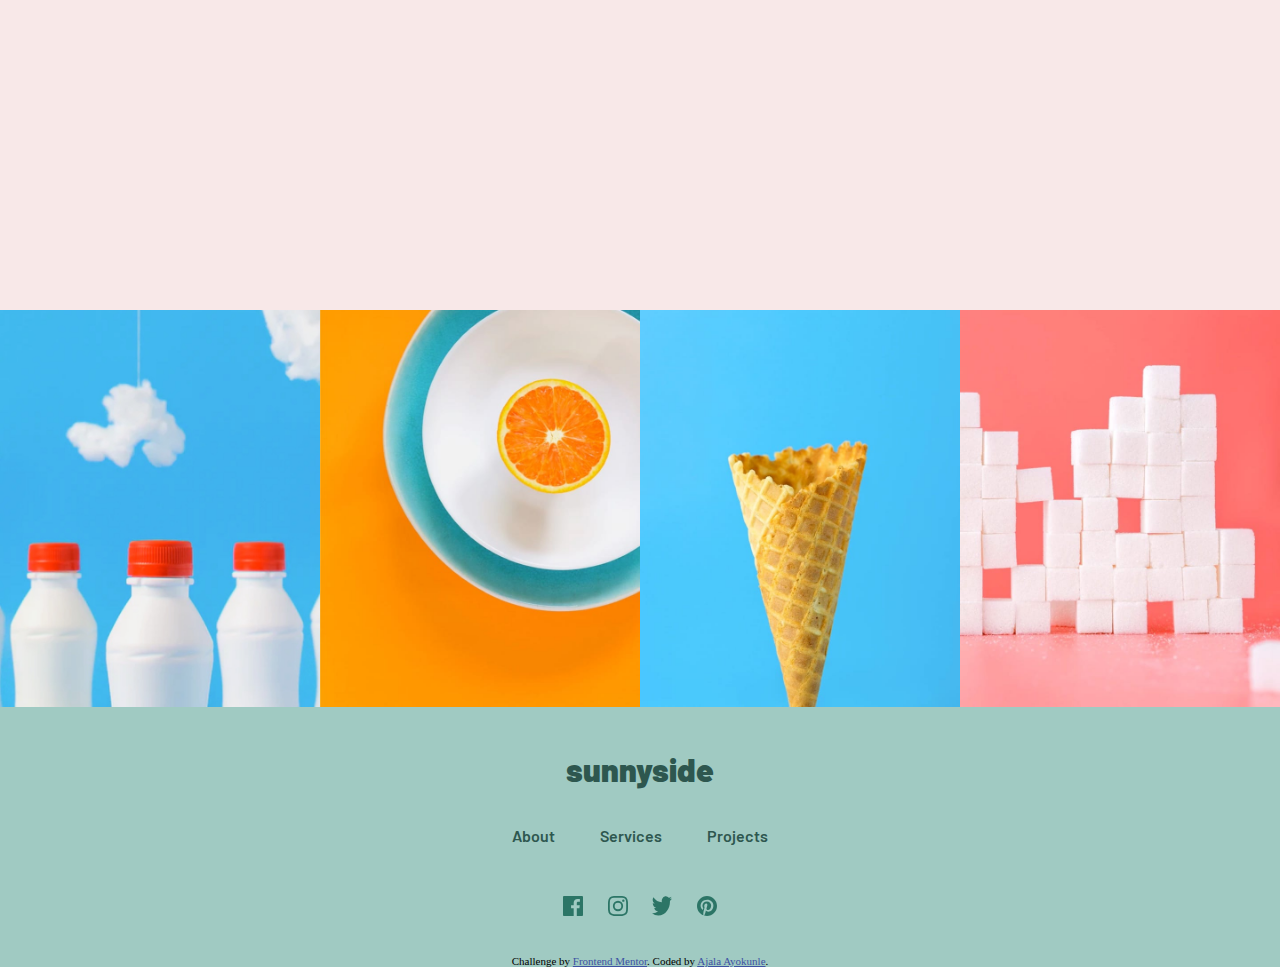
==== commit 7f1c900f: "made responsive for desktops and tablets" ====
--- a/index1.html
+++ b/index1.html
@@ -71,7 +71,7 @@
             <h2> Stand out to the right audience</h2>
             <p>Using a collaborative formula of designers, researchers, photographers, videographers, and copywriters, we’ll build and extend your brand in digital places.
             </p>
-            <u>LEARN MORE</u>
+            <b>LEARN MORE</b>
           </div>
       <!-- </div> -->
    </section>
--- a/style.css
+++ b/style.css
@@ -102,18 +102,37 @@
   padding-inline: 11%;
 }
 .words h2 {
-  font-size: 40px;
+  font-size: 35px;
   font-family: "Fraunces", serif;
 }
 .words p {
   padding-top: 5%;
   padding-bottom: 7%;
-  font-size: 17px;
-  font-family: "Barlow", sans-serif;
+  font-size: 15px;
+  font-family: "Barlow", sans-serif;
+  line-height: 25px;
 }
 .words u {
   font-weight: bold;
   font-family: "Fraunces", serif;
+  text-decoration: underline 3px;
+  text-decoration-color: hsl(51, 82%, 74%);
+  cursor: pointer;
+}
+.words u:hover {
+  text-decoration: underline 4px;
+  text-decoration-color: hsl(51, 100%, 49%);
+}
+.words b {
+  font-weight: bold;
+  font-family: "Fraunces", serif;
+  text-decoration: underline 3px;
+  text-decoration-color: hsl(7, 99%, 70%);
+  cursor: pointer;
+}
+.words b:hover {
+  text-decoration: underline 4px;
+  text-decoration-color: hsl(7, 97%, 60%);
 }
 
 .picture {
@@ -197,7 +216,7 @@
 }
 .testimonials h4 {
   text-align: center;
-  padding-top: 10%;
+  padding-top: 8%;
   font-size: 20px;
   padding-bottom: 1%;
   font-family: "Fraunces", serif;
@@ -225,7 +244,7 @@
 .t_boxes p {
   padding-top: 12%;
   padding-bottom: 14%;
-  font-size: 17px;
+  font-size: 16px;
   font-family: "Barlow", sans-serif;
   line-height: 25px;
 }
@@ -263,16 +282,14 @@
   font-family: "Barlow", sans-serif;
   color: hsl(168, 31%, 26%);
 }
-.end h1{
+.end h1 {
   font-weight: 900;
   padding-top: 3%;
   padding-bottom: 3%;
   color: hsl(168, 31%, 26%);
-  
- 
-}
-
-.b-menu{
+}
+
+.b-menu {
   display: flex;
   justify-content: space-between;
   width: 20%;
@@ -281,7 +298,7 @@
   font-weight: 600;
 }
 
-.icons{
+.icons {
   display: flex;
   justify-content: space-between;
   width: 12%;
@@ -295,3 +312,145 @@
 .attribution a {
   color: hsl(228, 45%, 44%);
 }
+
+@media (max-width: 870px) {
+  .logo img {
+    width: 23%;
+  }
+  .menu-buttons {
+    width: 55%;
+  }
+  .words {
+    padding-inline: 9%;
+  }
+  .words h2 {
+    font-size: 30px;
+  }
+  .ctext {
+    padding-inline: 9%;
+  }
+  .t_boxes p {
+    line-height: 23px;
+    font-size: 14px;
+  }
+  .testimonial_box {
+    padding-inline: 8%;
+  }
+  .t_boxes {
+    padding-inline: 1%;
+  }
+  .b-menu {
+    width: 25%;
+  }
+  .icons {
+    width: 15%;
+  }
+}
+
+/* tablet */
+@media (max-width: 768px) {
+  .logo img{
+    width: 29%;
+  }
+  .menu-buttons {
+    width: 68%;
+    font-size: 14px;
+  }
+  .arrow {
+    width: 4%;
+    margin-top: 9%;
+  }
+  .words p {
+    line-height: 21px;
+  }
+  .testimonial_box {
+    padding-inline: 6%;
+  }
+  .b-menu {
+    width: 29%;
+  }
+  .icons {
+    width: 18%;
+  }
+  .top-texts p {
+    font-size: 48px;
+  }
+}
+
+@media (max-width: 600px){
+  .logo img {
+    width: 35%;
+  }
+  .menu-buttons {
+    width: 70%;
+    font-size: 14px;
+  }
+  .arrow{
+    margin-top: 13%;
+    width: 5.5%;
+  }
+  .top-texts p {
+    font-size: 45px;
+    padding-top: 2%;
+  }
+  .words h2{
+    font-size: 27px;
+  }
+  .words p{
+    font-size: 14px;
+  }
+  .ctext{
+    padding-inline: 7%;
+  }
+  .ctext h4{
+    font-size: 22px;
+  }
+  .ctext p{
+    font-size: 13px;
+  }
+  .t_boxes p {
+    line-height: 20px;
+    padding-top: 15%;
+    font-size: 13px;
+  }
+  .testimonial_box {
+    padding-inline: 5%;
+  }
+  .t_boxes {
+    padding-inline: 0.8%;
+    padding-top:  3%;
+  }
+  .t_boxes img{
+    width: 27%;
+  }
+  .t_boxes b{
+    font-size: 16px;
+  }
+  .t_boxes h6{
+    font-size: 11px;
+  }
+  .end h1{
+    font-size: 20px;
+  }
+  .b-menu p{
+    font-size: 15px;
+  }
+  .b-menu {
+    width: 30%;
+  }
+  .icons {
+    width: 20%;
+  }
+  .icons img{
+    width: 14%;
+  }
+}
+
+
+/* mobiles */
+
+/* large */
+@media (max-width: 450px){
+
+  
+}